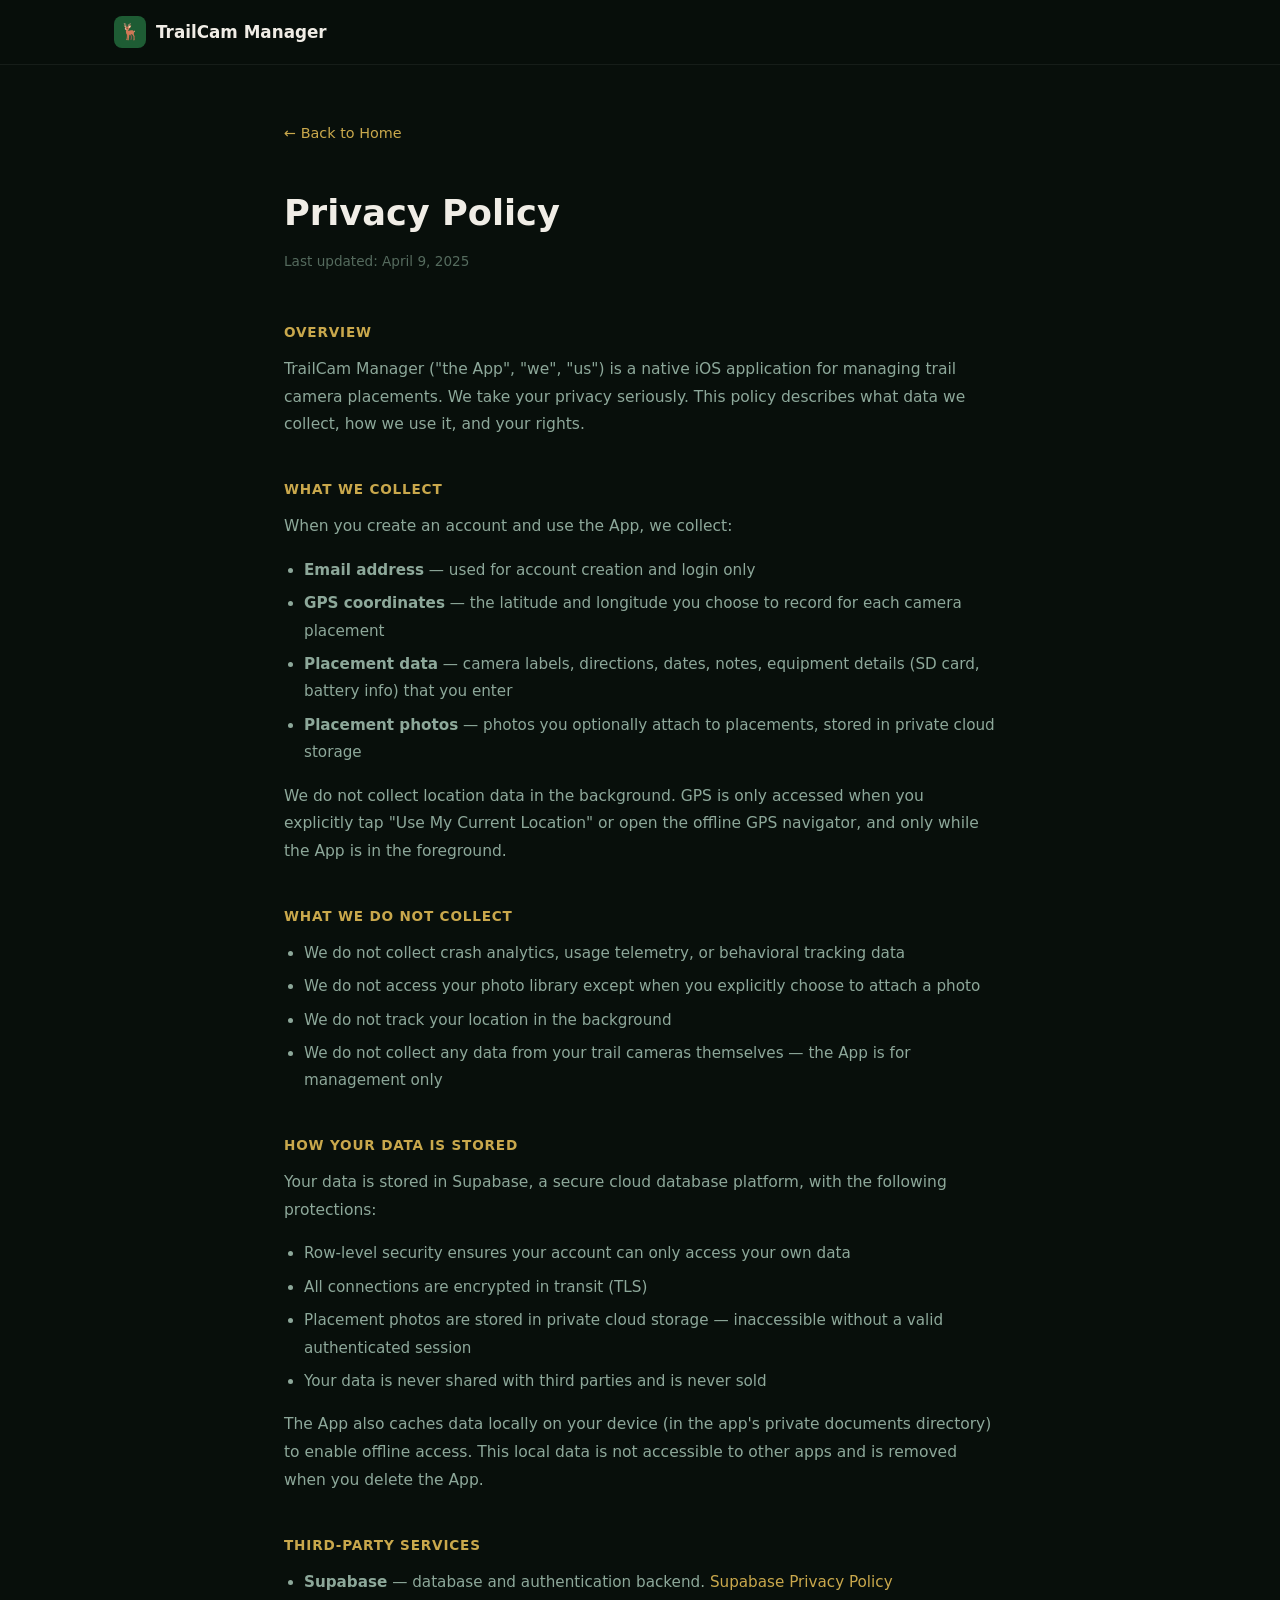
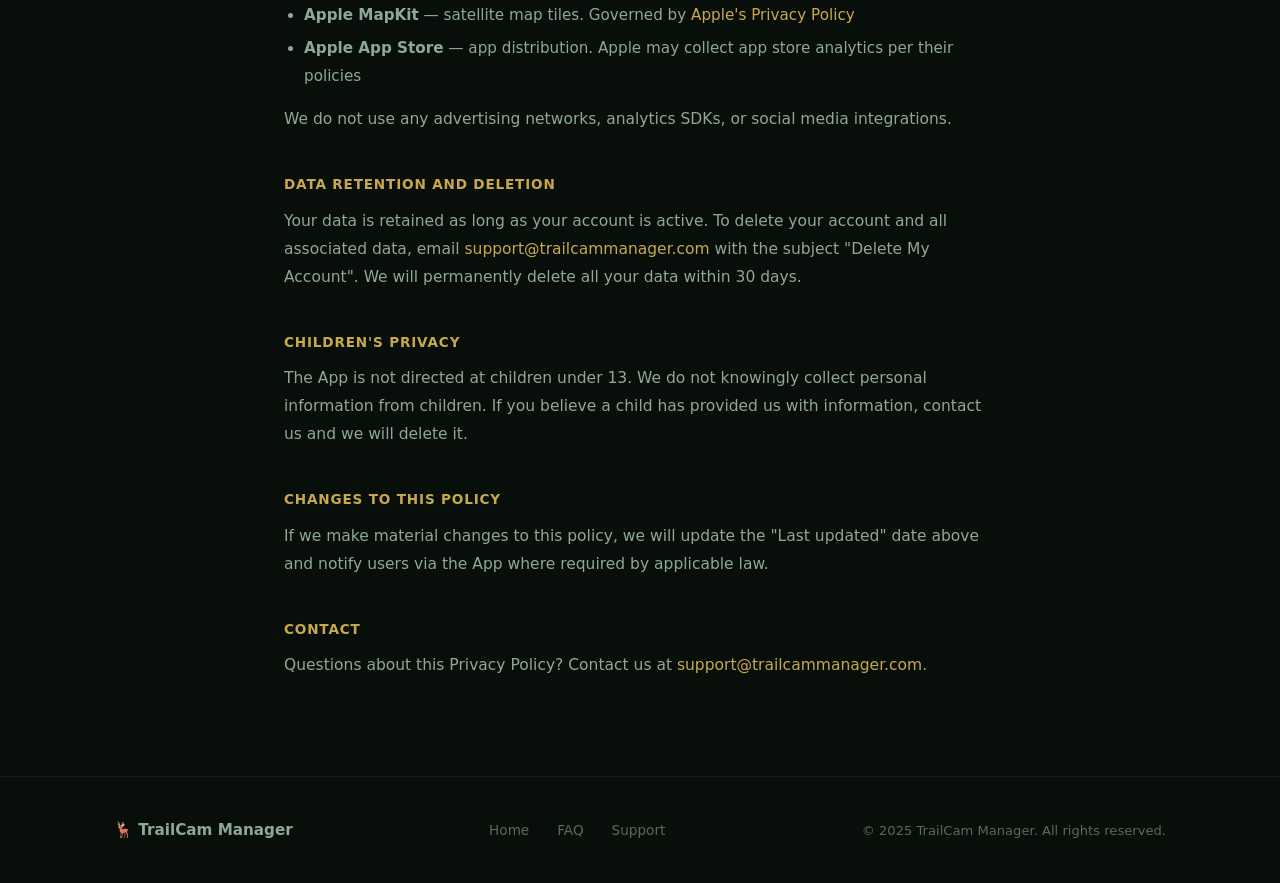
==== privacy.html @ 216c4973 "Initial TrailCam Manager marketing website - Full landing page: hero, features, how-it-works (5 step" ====
<!DOCTYPE html>
<html lang="en">
<head>
  <meta charset="UTF-8">
  <meta name="viewport" content="width=device-width, initial-scale=1.0">
  <title>Privacy Policy — TrailCam Manager</title>
  <meta name="description" content="Privacy Policy for the TrailCam Manager iOS app.">
  <link rel="stylesheet" href="css/style.css">
  <style>
    .policy { max-width: 760px; margin: 0 auto; padding: 120px 24px 80px; }
    .policy h1 { font-size: 2.2rem; font-weight: 800; color: var(--text); margin-bottom: 8px; }
    .policy .updated { font-size: 0.85rem; color: var(--text-dim); margin-bottom: 48px; }
    .policy h2 { font-size: 1.15rem; font-weight: 700; color: var(--gold); margin: 40px 0 12px; text-transform: uppercase; letter-spacing: 0.06em; font-size: 0.85rem; }
    .policy p { font-size: 0.97rem; color: var(--text-muted); line-height: 1.8; margin-bottom: 16px; }
    .policy ul { padding-left: 20px; margin-bottom: 16px; }
    .policy ul li { font-size: 0.95rem; color: var(--text-muted); line-height: 1.8; margin-bottom: 6px; }
    .policy a { color: var(--gold); }
    .policy-back { display: inline-flex; align-items: center; gap: 6px; color: var(--text-muted); font-size: 0.9rem; margin-bottom: 40px; transition: color 0.2s; }
    .policy-back:hover { color: var(--gold); }
  </style>
</head>
<body>
<nav class="nav scrolled">
  <div class="nav-inner">
    <a href="/" class="nav-logo">
      <div class="nav-logo-icon">🦌</div>
      TrailCam Manager
    </a>
  </div>
</nav>

<div class="policy">
  <a href="/" class="policy-back">← Back to Home</a>
  <h1>Privacy Policy</h1>
  <p class="updated">Last updated: April 9, 2025</p>

  <h2>Overview</h2>
  <p>TrailCam Manager ("the App", "we", "us") is a native iOS application for managing trail camera placements. We take your privacy seriously. This policy describes what data we collect, how we use it, and your rights.</p>

  <h2>What We Collect</h2>
  <p>When you create an account and use the App, we collect:</p>
  <ul>
    <li><strong>Email address</strong> — used for account creation and login only</li>
    <li><strong>GPS coordinates</strong> — the latitude and longitude you choose to record for each camera placement</li>
    <li><strong>Placement data</strong> — camera labels, directions, dates, notes, equipment details (SD card, battery info) that you enter</li>
    <li><strong>Placement photos</strong> — photos you optionally attach to placements, stored in private cloud storage</li>
  </ul>
  <p>We do not collect location data in the background. GPS is only accessed when you explicitly tap "Use My Current Location" or open the offline GPS navigator, and only while the App is in the foreground.</p>

  <h2>What We Do Not Collect</h2>
  <ul>
    <li>We do not collect crash analytics, usage telemetry, or behavioral tracking data</li>
    <li>We do not access your photo library except when you explicitly choose to attach a photo</li>
    <li>We do not track your location in the background</li>
    <li>We do not collect any data from your trail cameras themselves — the App is for management only</li>
  </ul>

  <h2>How Your Data Is Stored</h2>
  <p>Your data is stored in Supabase, a secure cloud database platform, with the following protections:</p>
  <ul>
    <li>Row-level security ensures your account can only access your own data</li>
    <li>All connections are encrypted in transit (TLS)</li>
    <li>Placement photos are stored in private cloud storage — inaccessible without a valid authenticated session</li>
    <li>Your data is never shared with third parties and is never sold</li>
  </ul>
  <p>The App also caches data locally on your device (in the app's private documents directory) to enable offline access. This local data is not accessible to other apps and is removed when you delete the App.</p>

  <h2>Third-Party Services</h2>
  <ul>
    <li><strong>Supabase</strong> — database and authentication backend. <a href="https://supabase.com/privacy" target="_blank" rel="noopener">Supabase Privacy Policy</a></li>
    <li><strong>Apple MapKit</strong> — satellite map tiles. Governed by <a href="https://www.apple.com/legal/privacy/" target="_blank" rel="noopener">Apple's Privacy Policy</a></li>
    <li><strong>Apple App Store</strong> — app distribution. Apple may collect app store analytics per their policies</li>
  </ul>
  <p>We do not use any advertising networks, analytics SDKs, or social media integrations.</p>

  <h2>Data Retention and Deletion</h2>
  <p>Your data is retained as long as your account is active. To delete your account and all associated data, email <a href="mailto:support@trailcammanager.com">support@trailcammanager.com</a> with the subject "Delete My Account". We will permanently delete all your data within 30 days.</p>

  <h2>Children's Privacy</h2>
  <p>The App is not directed at children under 13. We do not knowingly collect personal information from children. If you believe a child has provided us with information, contact us and we will delete it.</p>

  <h2>Changes to This Policy</h2>
  <p>If we make material changes to this policy, we will update the "Last updated" date above and notify users via the App where required by applicable law.</p>

  <h2>Contact</h2>
  <p>Questions about this Privacy Policy? Contact us at <a href="mailto:support@trailcammanager.com">support@trailcammanager.com</a>.</p>
</div>

<footer class="footer">
  <div class="container">
    <div class="footer-inner">
      <div class="footer-logo">🦌 TrailCam Manager</div>
      <ul class="footer-links">
        <li><a href="/">Home</a></li>
        <li><a href="/#faq">FAQ</a></li>
        <li><a href="/#support">Support</a></li>
      </ul>
      <div class="footer-copy">&copy; 2025 TrailCam Manager. All rights reserved.</div>
    </div>
  </div>
</footer>
</body>
</html>
---- css/style.css ----
/* ============================================================
   TrailCam Manager — Marketing Site
   Theme: Forest green #1e5c34 · Hunter gold #c9a84c
   ============================================================ */

:root {
  --green-dark:    #080f0b;
  --green-deep:    #0d2218;
  --green-primary: #1e5c34;
  --green-mid:     #2a7a47;
  --green-light:   #3aaa63;
  --gold:          #c9a84c;
  --gold-light:    #e0c870;
  --gold-dim:      #a88830;
  --text:          #f0ede6;
  --text-muted:    #8da89a;
  --text-dim:      #556b5e;
  --border:        rgba(201, 168, 76, 0.15);
  --card-bg:       #0f2318;
  --card-border:   rgba(255,255,255,0.06);
  --radius:        16px;
  --radius-sm:     10px;
}

*, *::before, *::after { box-sizing: border-box; margin: 0; padding: 0; }

html { scroll-behavior: smooth; }

body {
  font-family: -apple-system, BlinkMacSystemFont, 'Segoe UI', system-ui, sans-serif;
  background: var(--green-dark);
  color: var(--text);
  line-height: 1.6;
  overflow-x: hidden;
}

a { color: var(--gold); text-decoration: none; }
a:hover { color: var(--gold-light); }

img { max-width: 100%; display: block; }

/* ── Utilities ─────────────────────────────────────────── */
.container {
  max-width: 1100px;
  margin: 0 auto;
  padding: 0 24px;
}

.section-label {
  text-transform: uppercase;
  letter-spacing: 0.12em;
  font-size: 0.75rem;
  font-weight: 600;
  color: var(--gold);
  margin-bottom: 12px;
}

.section-title {
  font-size: clamp(1.75rem, 4vw, 2.75rem);
  font-weight: 700;
  line-height: 1.2;
  color: var(--text);
  margin-bottom: 16px;
}

.section-sub {
  font-size: 1.05rem;
  color: var(--text-muted);
  max-width: 600px;
  line-height: 1.7;
}

.btn-gold {
  display: inline-flex;
  align-items: center;
  gap: 8px;
  background: var(--gold);
  color: var(--green-dark);
  font-weight: 700;
  font-size: 0.95rem;
  padding: 12px 24px;
  border-radius: 50px;
  transition: background 0.2s, transform 0.15s;
  white-space: nowrap;
}
.btn-gold:hover { background: var(--gold-light); color: var(--green-dark); transform: translateY(-1px); }

.btn-outline {
  display: inline-flex;
  align-items: center;
  gap: 8px;
  border: 1.5px solid var(--gold);
  color: var(--gold);
  font-weight: 600;
  font-size: 0.95rem;
  padding: 11px 24px;
  border-radius: 50px;
  transition: background 0.2s, color 0.2s;
}
.btn-outline:hover { background: var(--gold); color: var(--green-dark); }

/* ── Nav ───────────────────────────────────────────────── */
.nav {
  position: fixed;
  top: 0; left: 0; right: 0;
  z-index: 100;
  padding: 16px 0;
  transition: background 0.3s, box-shadow 0.3s;
}
.nav.scrolled {
  background: rgba(8, 15, 11, 0.92);
  backdrop-filter: blur(12px);
  box-shadow: 0 1px 0 rgba(255,255,255,0.06);
}
.nav-inner {
  max-width: 1100px;
  margin: 0 auto;
  padding: 0 24px;
  display: flex;
  align-items: center;
  gap: 40px;
}
.nav-logo {
  display: flex;
  align-items: center;
  gap: 10px;
  font-weight: 700;
  font-size: 1.05rem;
  color: var(--text);
  flex-shrink: 0;
}
.nav-logo-icon {
  width: 32px; height: 32px;
  background: var(--green-primary);
  border-radius: 8px;
  display: flex; align-items: center; justify-content: center;
  font-size: 16px;
}
.nav-links {
  display: flex;
  gap: 32px;
  list-style: none;
  flex: 1;
}
.nav-links a {
  color: var(--text-muted);
  font-size: 0.9rem;
  font-weight: 500;
  transition: color 0.2s;
}
.nav-links a:hover { color: var(--text); }
.nav-cta { margin-left: auto; }

.nav-hamburger {
  display: none;
  flex-direction: column;
  gap: 5px;
  cursor: pointer;
  margin-left: auto;
  padding: 4px;
}
.nav-hamburger span {
  display: block;
  width: 24px; height: 2px;
  background: var(--text);
  border-radius: 2px;
  transition: 0.3s;
}

/* ── Hero ──────────────────────────────────────────────── */
.hero {
  min-height: 100vh;
  display: flex;
  align-items: center;
  padding: 120px 0 80px;
  position: relative;
  overflow: hidden;
}
.hero::before {
  content: '';
  position: absolute;
  inset: 0;
  background:
    radial-gradient(ellipse 80% 60% at 70% 50%, rgba(30, 92, 52, 0.35) 0%, transparent 70%),
    radial-gradient(ellipse 50% 80% at 10% 80%, rgba(13, 34, 24, 0.8) 0%, transparent 60%);
  pointer-events: none;
}
.hero-inner {
  max-width: 1100px;
  margin: 0 auto;
  padding: 0 24px;
  display: grid;
  grid-template-columns: 1fr 1fr;
  gap: 60px;
  align-items: center;
  position: relative;
}
.hero-badge {
  display: inline-flex;
  align-items: center;
  gap: 6px;
  background: rgba(201, 168, 76, 0.12);
  border: 1px solid rgba(201, 168, 76, 0.3);
  color: var(--gold);
  font-size: 0.78rem;
  font-weight: 600;
  letter-spacing: 0.08em;
  text-transform: uppercase;
  padding: 6px 14px;
  border-radius: 50px;
  margin-bottom: 24px;
}
.hero-badge::before { content: '●'; font-size: 0.5rem; color: var(--gold-light); }

.hero h1 {
  font-size: clamp(2.2rem, 5vw, 3.8rem);
  font-weight: 800;
  line-height: 1.1;
  color: var(--text);
  margin-bottom: 20px;
  letter-spacing: -0.02em;
}
.hero h1 em {
  font-style: normal;
  color: var(--gold);
}
.hero-sub {
  font-size: 1.1rem;
  color: var(--text-muted);
  line-height: 1.75;
  margin-bottom: 36px;
  max-width: 480px;
}
.hero-actions {
  display: flex;
  gap: 14px;
  align-items: center;
  flex-wrap: wrap;
}
.hero-appstore {
  display: inline-flex;
  align-items: center;
  gap: 10px;
  background: var(--text);
  color: var(--green-dark);
  font-weight: 700;
  font-size: 0.9rem;
  padding: 12px 22px;
  border-radius: 14px;
  transition: opacity 0.2s, transform 0.15s;
  line-height: 1.2;
}
.hero-appstore:hover { color: var(--green-dark); opacity: 0.9; transform: translateY(-1px); }
.hero-appstore svg { width: 20px; height: 20px; flex-shrink: 0; }
.hero-appstore-text { display: flex; flex-direction: column; }
.hero-appstore-text small { font-size: 0.65rem; font-weight: 400; opacity: 0.7; letter-spacing: 0.02em; }

.hero-note { font-size: 0.82rem; color: var(--text-dim); }

/* Phone Mockup */
.phone-wrap {
  display: flex;
  justify-content: center;
  align-items: center;
  position: relative;
}
.phone-glow {
  position: absolute;
  width: 300px; height: 300px;
  background: radial-gradient(circle, rgba(30,92,52,0.4) 0%, transparent 70%);
  border-radius: 50%;
}
.phone {
  width: 270px;
  height: 560px;
  background: #0a1505;
  border-radius: 44px;
  border: 2.5px solid rgba(201, 168, 76, 0.5);
  position: relative;
  overflow: hidden;
  box-shadow:
    0 40px 100px rgba(0,0,0,0.7),
    0 0 0 8px rgba(13, 34, 24, 0.9),
    inset 0 0 0 1px rgba(255,255,255,0.05);
  z-index: 1;
}
.phone-notch {
  width: 100px; height: 28px;
  background: #0a1505;
  border-radius: 0 0 20px 20px;
  position: absolute;
  top: 0; left: 50%; transform: translateX(-50%);
  z-index: 10;
  border-bottom: 1.5px solid rgba(201,168,76,0.2);
}
.phone-screen {
  position: absolute;
  inset: 0;
  background: var(--green-deep);
  display: flex;
  flex-direction: column;
}
.phone-status {
  height: 40px;
  background: #080f0b;
  display: flex;
  align-items: flex-end;
  justify-content: space-between;
  padding: 0 18px 6px;
  font-size: 0.6rem;
  color: var(--text-muted);
  font-weight: 600;
}
.phone-map-area {
  flex: 1;
  background: #0d1f0f;
  position: relative;
  overflow: hidden;
}
/* Fake satellite map grid */
.phone-map-area::before {
  content: '';
  position: absolute;
  inset: 0;
  background:
    repeating-linear-gradient(0deg, rgba(255,255,255,0.02) 0, rgba(255,255,255,0.02) 1px, transparent 1px, transparent 40px),
    repeating-linear-gradient(90deg, rgba(255,255,255,0.02) 0, rgba(255,255,255,0.02) 1px, transparent 1px, transparent 40px);
}
/* Tree patches */
.phone-map-area::after {
  content: '';
  position: absolute;
  inset: 0;
  background:
    radial-gradient(ellipse 70px 50px at 30% 35%, rgba(20,60,25,0.8) 0%, transparent 100%),
    radial-gradient(ellipse 90px 60px at 75% 25%, rgba(15,50,20,0.7) 0%, transparent 100%),
    radial-gradient(ellipse 60px 80px at 60% 65%, rgba(18,55,22,0.8) 0%, transparent 100%),
    radial-gradient(ellipse 80px 40px at 20% 70%, rgba(12,45,18,0.6) 0%, transparent 100%);
}
/* Camera pins */
.phone-pin {
  position: absolute;
  width: 20px; height: 20px;
  border-radius: 50%;
  border: 2px solid;
  display: flex; align-items: center; justify-content: center;
  font-size: 8px;
  z-index: 5;
}
.phone-pin.active {
  background: rgba(58, 170, 99, 0.2);
  border-color: #3aaa63;
  color: #3aaa63;
  box-shadow: 0 0 8px rgba(58,170,99,0.5);
}
.phone-pin.pulled {
  background: rgba(100,100,100,0.2);
  border-color: #556b5e;
  color: #556b5e;
}
.phone-tab-bar {
  height: 72px;
  background: #080f0b;
  border-top: 1px solid rgba(255,255,255,0.06);
  display: flex;
  align-items: center;
  justify-content: space-around;
  padding: 0 10px 10px;
}
.phone-tab {
  display: flex;
  flex-direction: column;
  align-items: center;
  gap: 3px;
  font-size: 0.45rem;
  color: var(--text-dim);
}
.phone-tab.active { color: var(--gold); }
.phone-tab-icon { font-size: 1.2rem; }

/* ── Photo Strip ───────────────────────────────────────── */
.photo-strip {
  padding: 0;
  display: grid;
  grid-template-columns: repeat(3, 1fr);
  gap: 3px;
  position: relative;
}
.photo-strip-item {
  aspect-ratio: 4/3;
  overflow: hidden;
  position: relative;
}
.photo-strip-item img {
  width: 100%; height: 100%;
  object-fit: cover;
  filter: brightness(0.75) saturate(0.85);
  transition: transform 0.5s, filter 0.3s;
}
.photo-strip-item:hover img { transform: scale(1.03); filter: brightness(0.9) saturate(1); }
/* Placeholder for when no photo loaded */
.photo-placeholder {
  width: 100%; height: 100%;
  background:
    radial-gradient(ellipse 80% 60% at 40% 60%, rgba(20,60,25,0.9) 0%, rgba(8,15,11,0.95) 100%);
  display: flex;
  align-items: center;
  justify-content: center;
  color: var(--text-dim);
  font-size: 2.5rem;
}
.photo-overlay {
  position: absolute;
  bottom: 0; left: 0; right: 0;
  padding: 28px 20px 16px;
  background: linear-gradient(to top, rgba(8,15,11,0.85) 0%, transparent 100%);
}
.photo-caption {
  font-size: 0.78rem;
  color: var(--gold);
  font-weight: 600;
  text-transform: uppercase;
  letter-spacing: 0.08em;
}
.photo-sub {
  font-size: 0.72rem;
  color: rgba(255,255,255,0.5);
  margin-top: 2px;
}
.photo-strip-label {
  position: absolute;
  top: 0; left: 0; right: 0; bottom: 0;
  pointer-events: none;
}

/* ── Features ──────────────────────────────────────────── */
.features {
  padding: 100px 0;
  background: var(--green-deep);
}
.features-grid {
  display: grid;
  grid-template-columns: repeat(2, 1fr);
  gap: 20px;
  margin-top: 56px;
}
.feature-card {
  background: var(--card-bg);
  border: 1px solid var(--card-border);
  border-radius: var(--radius);
  padding: 32px;
  transition: border-color 0.3s, transform 0.2s;
}
.feature-card:hover {
  border-color: rgba(201, 168, 76, 0.25);
  transform: translateY(-2px);
}
.feature-icon {
  width: 52px; height: 52px;
  border-radius: 14px;
  background: rgba(30, 92, 52, 0.4);
  border: 1px solid rgba(30, 92, 52, 0.6);
  display: flex; align-items: center; justify-content: center;
  font-size: 1.5rem;
  margin-bottom: 20px;
}
.feature-card h3 {
  font-size: 1.15rem;
  font-weight: 700;
  color: var(--text);
  margin-bottom: 10px;
}
.feature-card p {
  font-size: 0.92rem;
  color: var(--text-muted);
  line-height: 1.7;
}
.feature-tag {
  display: inline-block;
  margin-top: 16px;
  font-size: 0.72rem;
  font-weight: 600;
  color: var(--gold);
  text-transform: uppercase;
  letter-spacing: 0.08em;
}

/* ── How It Works ──────────────────────────────────────── */
.how {
  padding: 100px 0;
}
.how-steps {
  margin-top: 64px;
  display: flex;
  flex-direction: column;
  gap: 80px;
}
.how-step {
  display: grid;
  grid-template-columns: 1fr 1fr;
  gap: 60px;
  align-items: center;
}
.how-step.reverse { direction: rtl; }
.how-step.reverse > * { direction: ltr; }

.how-step-num {
  font-size: 5rem;
  font-weight: 900;
  color: rgba(201, 168, 76, 0.12);
  line-height: 1;
  margin-bottom: 8px;
  font-variant-numeric: tabular-nums;
}
.how-step h3 {
  font-size: 1.4rem;
  font-weight: 700;
  color: var(--text);
  margin-bottom: 12px;
}
.how-step p {
  font-size: 0.95rem;
  color: var(--text-muted);
  line-height: 1.75;
}
.how-step ul {
  margin-top: 16px;
  padding-left: 0;
  list-style: none;
  display: flex;
  flex-direction: column;
  gap: 8px;
}
.how-step ul li {
  font-size: 0.9rem;
  color: var(--text-muted);
  padding-left: 20px;
  position: relative;
}
.how-step ul li::before {
  content: '→';
  position: absolute;
  left: 0;
  color: var(--gold);
  font-size: 0.85rem;
}

/* Screenshot Frame */
.screenshot-frame {
  background: var(--card-bg);
  border: 1px solid var(--card-border);
  border-radius: var(--radius);
  overflow: hidden;
  box-shadow: 0 20px 60px rgba(0,0,0,0.4);
}
.screenshot-bar {
  height: 36px;
  background: #0a1505;
  display: flex;
  align-items: center;
  padding: 0 14px;
  gap: 6px;
  border-bottom: 1px solid rgba(255,255,255,0.05);
}
.screenshot-dot {
  width: 9px; height: 9px;
  border-radius: 50%;
  background: rgba(255,255,255,0.12);
}
.screenshot-title {
  flex: 1;
  text-align: center;
  font-size: 0.72rem;
  font-weight: 600;
  color: var(--text-muted);
}
.screenshot-body {
  padding: 24px;
  min-height: 220px;
  position: relative;
}
/* Placeholder screen styles */
.screen-map {
  background: #0d1f0f;
  border-radius: var(--radius-sm);
  height: 200px;
  position: relative;
  overflow: hidden;
}
.screen-map::before {
  content: '';
  position: absolute; inset: 0;
  background:
    radial-gradient(ellipse 100px 70px at 25% 40%, rgba(20,60,25,0.9) 0%, transparent 100%),
    radial-gradient(ellipse 140px 80px at 75% 30%, rgba(15,50,20,0.8) 0%, transparent 100%),
    radial-gradient(ellipse 80px 100px at 60% 70%, rgba(18,55,22,0.85) 0%, transparent 100%),
    radial-gradient(ellipse 120px 60px at 15% 75%, rgba(12,45,18,0.7) 0%, transparent 100%),
    repeating-linear-gradient(0deg, rgba(255,255,255,0.015) 0,rgba(255,255,255,0.015) 1px,transparent 1px,transparent 30px),
    repeating-linear-gradient(90deg,rgba(255,255,255,0.015) 0,rgba(255,255,255,0.015) 1px,transparent 1px,transparent 30px);
}
.map-pin-demo {
  position: absolute;
  width: 16px; height: 16px;
  border-radius: 50%;
  background: rgba(58,170,99,0.2);
  border: 2px solid #3aaa63;
  box-shadow: 0 0 8px rgba(58,170,99,0.6);
  z-index: 2;
}
.screen-list {
  display: flex;
  flex-direction: column;
  gap: 10px;
}
.screen-list-item {
  height: 52px;
  background: rgba(255,255,255,0.03);
  border: 1px solid rgba(255,255,255,0.06);
  border-radius: 10px;
  display: flex;
  align-items: center;
  padding: 0 14px;
  gap: 12px;
}
.screen-list-dot {
  width: 8px; height: 8px;
  border-radius: 50%;
}
.screen-list-dot.active { background: #3aaa63; box-shadow: 0 0 6px rgba(58,170,99,0.5); }
.screen-list-dot.dim { background: #556b5e; }
.screen-list-lines { flex: 1; }
.screen-list-line {
  height: 6px;
  border-radius: 3px;
  background: rgba(255,255,255,0.1);
  margin-bottom: 5px;
}
.screen-list-line.short { width: 55%; }
.screen-compass {
  display: flex;
  align-items: center;
  justify-content: center;
  height: 200px;
  flex-direction: column;
  gap: 12px;
}
.compass-ring {
  width: 140px; height: 140px;
  border-radius: 50%;
  border: 2px solid rgba(201,168,76,0.2);
  display: flex; align-items: center; justify-content: center;
  position: relative;
}
.compass-arrow {
  width: 0;
  height: 0;
  border-left: 10px solid transparent;
  border-right: 10px solid transparent;
  border-bottom: 60px solid var(--gold);
  position: absolute;
  top: 20px;
  filter: drop-shadow(0 0 10px rgba(201,168,76,0.6));
}
.compass-label {
  font-size: 0.75rem;
  color: var(--text-muted);
  font-weight: 600;
}
.screen-history {
  display: flex;
  flex-direction: column;
  gap: 8px;
}
.screen-history-card {
  background: rgba(255,255,255,0.03);
  border: 1px solid rgba(255,255,255,0.06);
  border-radius: 10px;
  padding: 12px 14px;
}
.screen-history-bar {
  display: flex;
  align-items: center;
  gap: 8px;
  margin-bottom: 6px;
}
.screen-history-label {
  height: 7px;
  border-radius: 3px;
  background: rgba(201,168,76,0.25);
}
.screen-history-fill {
  height: 4px;
  border-radius: 2px;
  background: var(--gold);
  opacity: 0.6;
  margin-top: 2px;
}
.screen-equip {
  display: flex;
  flex-direction: column;
  gap: 8px;
}
.screen-equip-row {
  height: 40px;
  background: rgba(255,255,255,0.03);
  border: 1px solid rgba(255,255,255,0.06);
  border-radius: 10px;
  display: flex;
  align-items: center;
  padding: 0 14px;
  gap: 10px;
}
.screen-equip-icon {
  font-size: 0.95rem;
  width: 20px;
  text-align: center;
}
.screen-equip-line {
  height: 6px;
  border-radius: 3px;
  background: rgba(255,255,255,0.1);
  flex: 1;
}
.screen-equip-row.warn .screen-equip-line { background: rgba(255, 165, 0, 0.25); }
.screen-equip-badge {
  font-size: 0.6rem;
  font-weight: 700;
  color: #ffa500;
  background: rgba(255,165,0,0.15);
  border: 1px solid rgba(255,165,0,0.3);
  padding: 2px 6px;
  border-radius: 50px;
  flex-shrink: 0;
}

/* ── FAQ ───────────────────────────────────────────────── */
.faq {
  padding: 100px 0;
  background: var(--green-deep);
}
.faq-list {
  margin-top: 56px;
  display: flex;
  flex-direction: column;
  gap: 2px;
}
.faq-item {
  border: 1px solid rgba(255,255,255,0.06);
  border-radius: var(--radius-sm);
  overflow: hidden;
  background: var(--card-bg);
  transition: border-color 0.2s;
}
.faq-item.open { border-color: rgba(201,168,76,0.2); }
.faq-q {
  width: 100%;
  background: none;
  border: none;
  cursor: pointer;
  text-align: left;
  padding: 22px 24px;
  display: flex;
  justify-content: space-between;
  align-items: center;
  gap: 16px;
  font-size: 1rem;
  font-weight: 600;
  color: var(--text);
  font-family: inherit;
  transition: color 0.2s;
}
.faq-q:hover { color: var(--gold); }
.faq-chevron {
  width: 20px; height: 20px;
  flex-shrink: 0;
  color: var(--gold);
  transition: transform 0.3s;
}
.faq-item.open .faq-chevron { transform: rotate(180deg); }
.faq-a {
  max-height: 0;
  overflow: hidden;
  transition: max-height 0.35s ease, padding 0.2s;
  padding: 0 24px;
}
.faq-item.open .faq-a {
  max-height: 300px;
  padding: 0 24px 22px;
}
.faq-a p {
  font-size: 0.95rem;
  color: var(--text-muted);
  line-height: 1.75;
}

/* ── Support ───────────────────────────────────────────── */
.support {
  padding: 100px 0;
}
.support-grid {
  display: grid;
  grid-template-columns: 1fr 1fr;
  gap: 40px;
  margin-top: 56px;
}
.support-card {
  background: var(--card-bg);
  border: 1px solid var(--card-border);
  border-radius: var(--radius);
  padding: 36px;
}
.support-card h3 {
  font-size: 1.2rem;
  font-weight: 700;
  color: var(--text);
  margin-bottom: 10px;
}
.support-card p {
  font-size: 0.92rem;
  color: var(--text-muted);
  margin-bottom: 28px;
  line-height: 1.7;
}

/* Form */
.form-field {
  margin-bottom: 18px;
}
.form-field label {
  display: block;
  font-size: 0.82rem;
  font-weight: 600;
  color: var(--text-muted);
  margin-bottom: 6px;
  text-transform: uppercase;
  letter-spacing: 0.06em;
}
.form-field input,
.form-field select,
.form-field textarea {
  width: 100%;
  background: rgba(255,255,255,0.04);
  border: 1px solid rgba(255,255,255,0.1);
  border-radius: var(--radius-sm);
  padding: 12px 16px;
  font-size: 0.95rem;
  color: var(--text);
  font-family: inherit;
  transition: border-color 0.2s;
  outline: none;
}
.form-field input::placeholder,
.form-field textarea::placeholder { color: var(--text-dim); }
.form-field input:focus,
.form-field select:focus,
.form-field textarea:focus { border-color: rgba(201,168,76,0.4); }
.form-field select { appearance: none; cursor: pointer; }
.form-field select option { background: #0f2318; }
.form-field textarea { resize: vertical; min-height: 100px; }
.form-submit {
  width: 100%;
  background: var(--gold);
  color: var(--green-dark);
  font-weight: 700;
  font-size: 1rem;
  padding: 14px;
  border: none;
  border-radius: var(--radius-sm);
  cursor: pointer;
  font-family: inherit;
  transition: background 0.2s, transform 0.15s;
}
.form-submit:hover { background: var(--gold-light); transform: translateY(-1px); }

.support-links {
  display: flex;
  flex-direction: column;
  gap: 12px;
}
.support-link {
  display: flex;
  align-items: center;
  gap: 16px;
  padding: 18px 20px;
  background: rgba(255,255,255,0.03);
  border: 1px solid rgba(255,255,255,0.06);
  border-radius: var(--radius-sm);
  color: var(--text);
  font-weight: 500;
  transition: border-color 0.2s, background 0.2s;
}
.support-link:hover {
  border-color: rgba(201,168,76,0.25);
  background: rgba(201,168,76,0.05);
  color: var(--text);
}
.support-link-icon {
  font-size: 1.5rem;
  width: 40px;
  text-align: center;
  flex-shrink: 0;
}
.support-link-text strong { display: block; font-size: 0.95rem; }
.support-link-text span { font-size: 0.82rem; color: var(--text-muted); }

/* ── Footer ────────────────────────────────────────────── */
.footer {
  border-top: 1px solid rgba(255,255,255,0.06);
  padding: 40px 0;
}
.footer-inner {
  display: flex;
  align-items: center;
  justify-content: space-between;
  gap: 24px;
  flex-wrap: wrap;
}
.footer-logo {
  font-size: 0.95rem;
  font-weight: 700;
  color: var(--text-muted);
}
.footer-links {
  display: flex;
  gap: 28px;
  list-style: none;
}
.footer-links a {
  font-size: 0.85rem;
  color: var(--text-dim);
  transition: color 0.2s;
}
.footer-links a:hover { color: var(--gold); }
.footer-copy {
  font-size: 0.82rem;
  color: var(--text-dim);
}

/* ── Scroll animation ──────────────────────────────────── */
.reveal {
  opacity: 0;
  transform: translateY(24px);
  transition: opacity 0.6s ease, transform 0.6s ease;
}
.reveal.visible {
  opacity: 1;
  transform: none;
}

/* ── Responsive ────────────────────────────────────────── */
@media (max-width: 768px) {
  .nav-links, .nav-cta { display: none; }
  .nav-hamburger { display: flex; }
  .nav-links.open {
    display: flex;
    flex-direction: column;
    position: fixed;
    top: 0; left: 0; right: 0; bottom: 0;
    background: rgba(8,15,11,0.97);
    justify-content: center;
    align-items: center;
    gap: 32px;
    z-index: 99;
  }
  .nav-links.open a { font-size: 1.3rem; color: var(--text); }
  .nav-links.open + .nav-cta { display: block; }

  .hero-inner { grid-template-columns: 1fr; }
  .phone-wrap { display: none; }
  .hero { min-height: auto; padding: 100px 0 60px; }

  .photo-strip { grid-template-columns: 1fr; }
  .photo-strip-item { aspect-ratio: 16/9; }

  .features-grid { grid-template-columns: 1fr; }

  .how-step { grid-template-columns: 1fr; gap: 32px; }
  .how-step.reverse { direction: ltr; }

  .support-grid { grid-template-columns: 1fr; }

  .footer-inner { flex-direction: column; align-items: flex-start; gap: 16px; }
}

@media (max-width: 480px) {
  .hero h1 { font-size: 2rem; }
  .section-title { font-size: 1.6rem; }
}
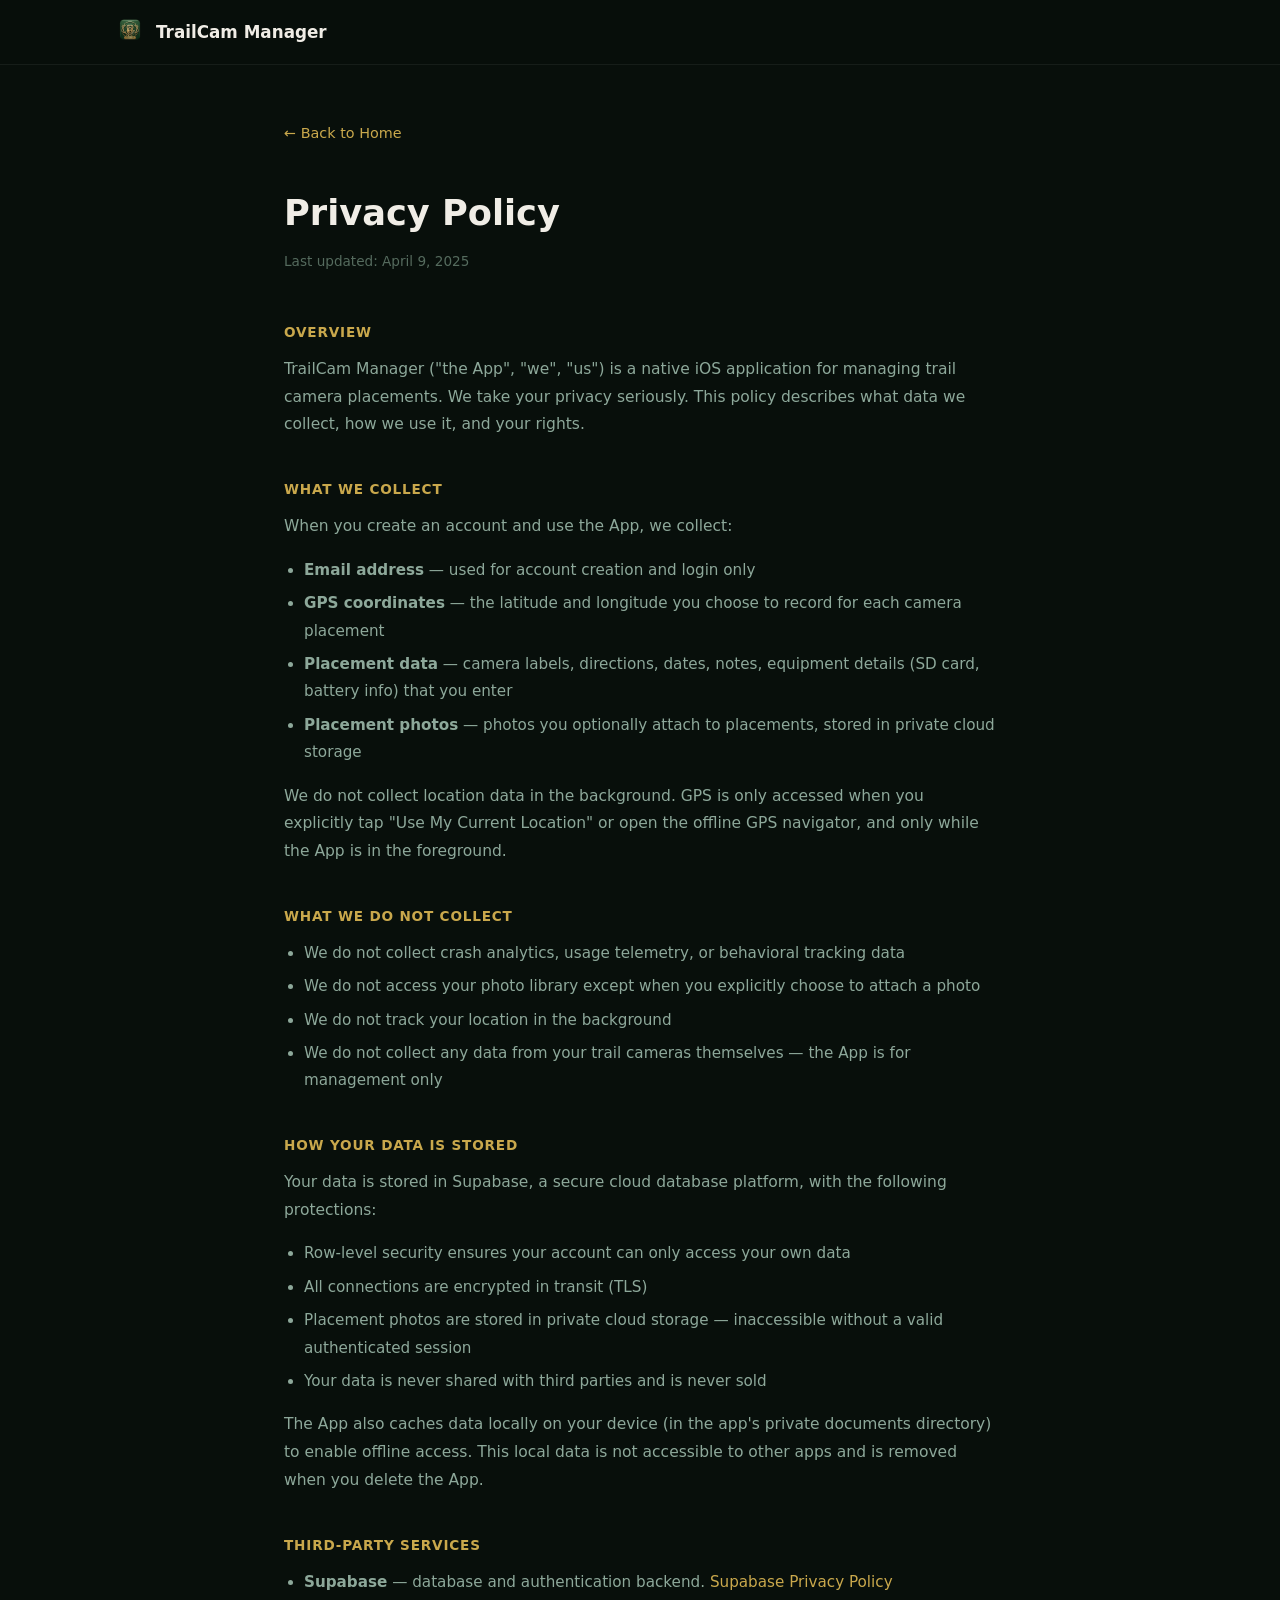
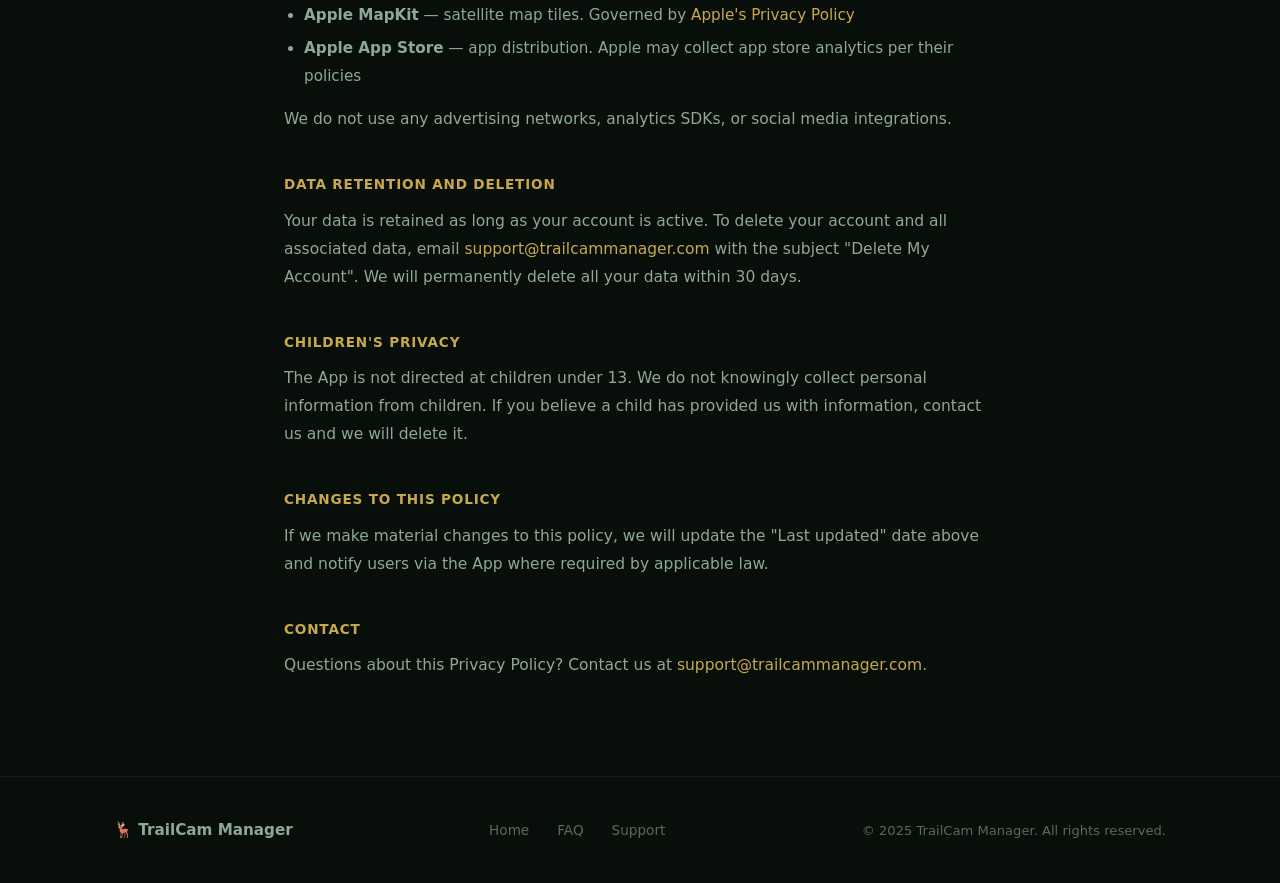
==== commit b818158c: "Replace deer emoji with real app icon in nav and footer Co-Authored-By: Claude Sonnet 4.6 <noreply@a" ====
--- a/privacy.html
+++ b/privacy.html
@@ -23,7 +23,7 @@
 <nav class="nav scrolled">
   <div class="nav-inner">
     <a href="/" class="nav-logo">
-      <div class="nav-logo-icon">🦌</div>
+      <img src="assets/images/app-icon.png" width="32" height="32" style="border-radius:8px; object-fit:cover; flex-shrink:0;" alt="TrailCam Manager">
       TrailCam Manager
     </a>
   </div>
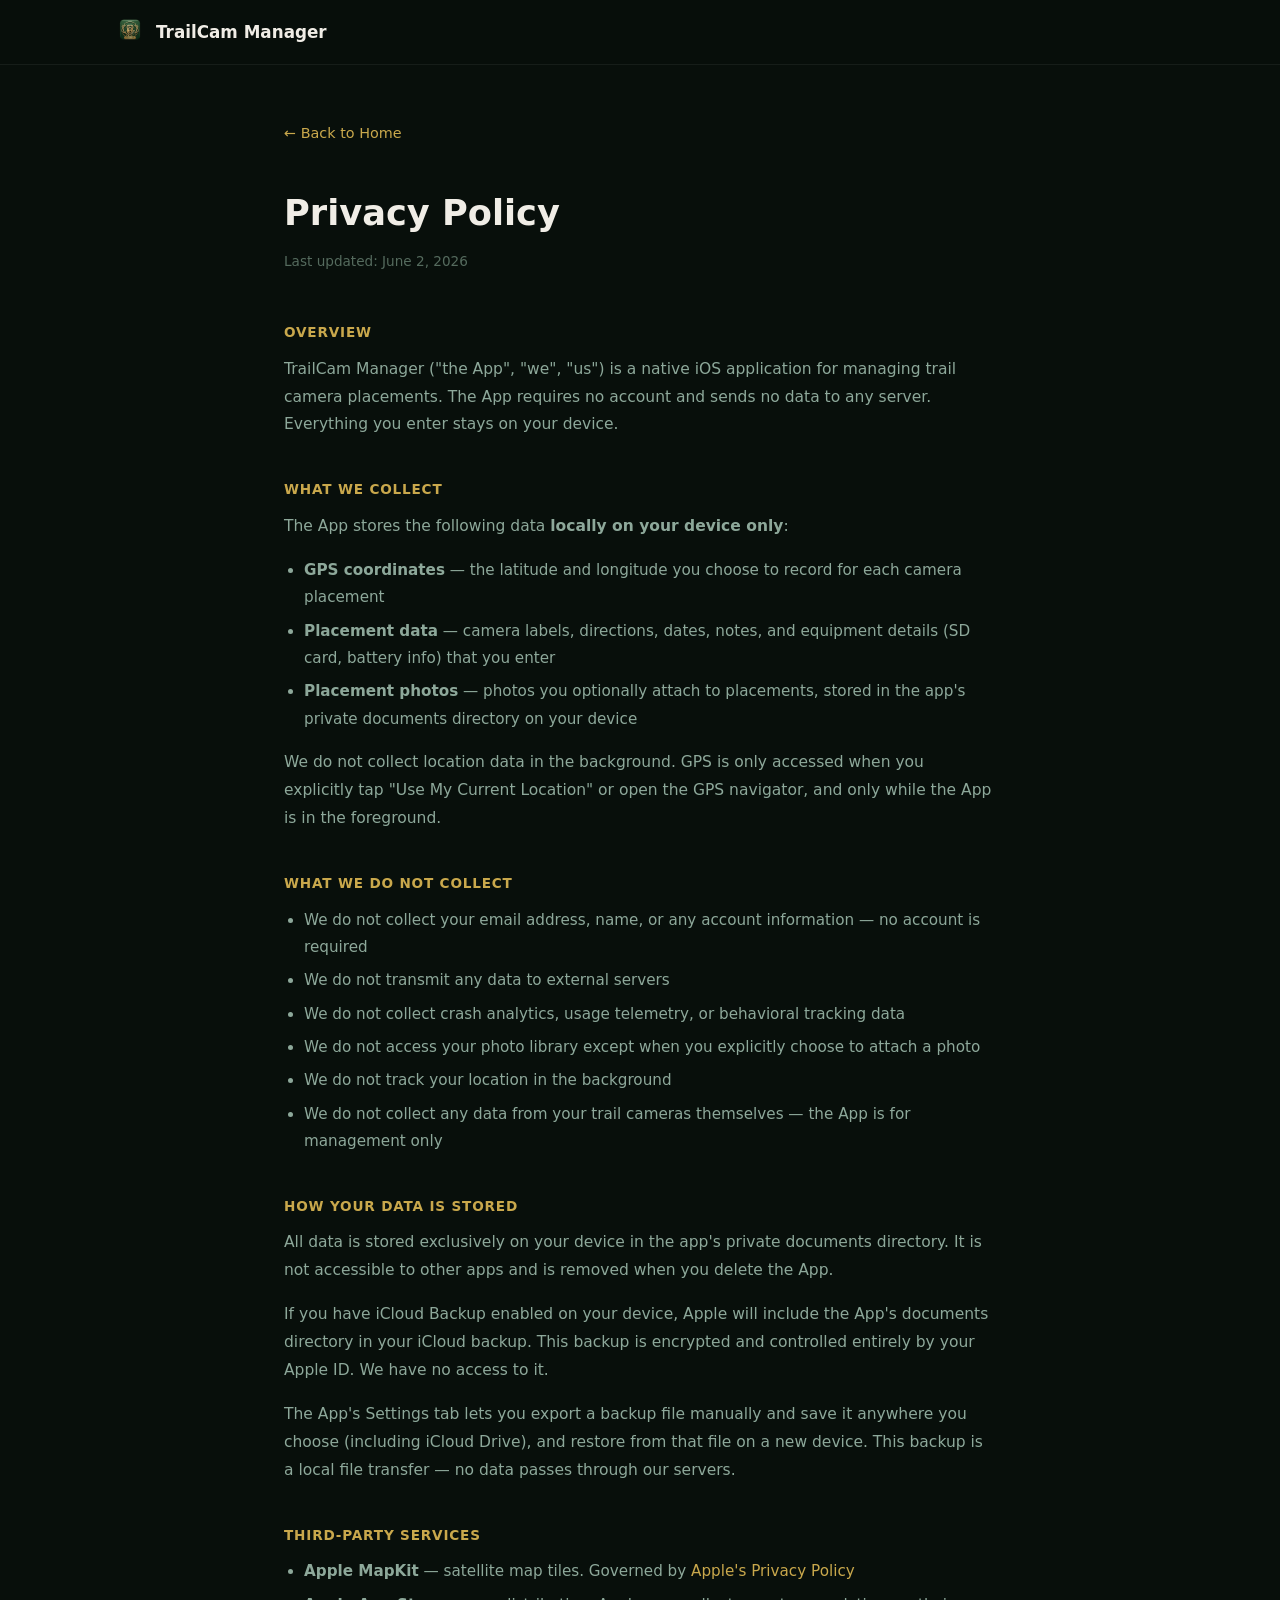
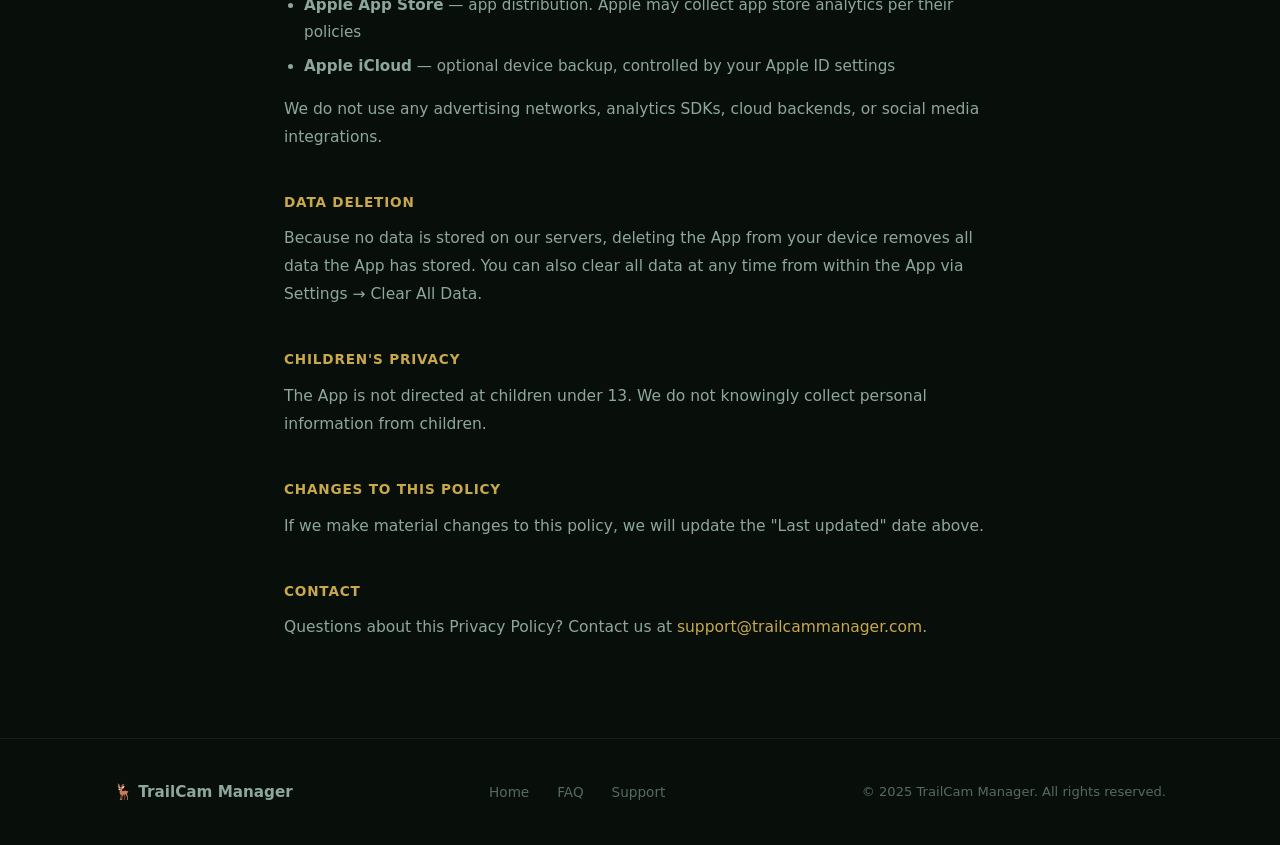
==== commit c294b58f: "Update privacy policy for v1.2 local-only storage Remove references to email address, user accounts," ====
--- a/privacy.html
+++ b/privacy.html
@@ -32,23 +32,24 @@
 <div class="policy">
   <a href="/" class="policy-back">← Back to Home</a>
   <h1>Privacy Policy</h1>
-  <p class="updated">Last updated: April 9, 2025</p>
+  <p class="updated">Last updated: June 2, 2026</p>
 
   <h2>Overview</h2>
-  <p>TrailCam Manager ("the App", "we", "us") is a native iOS application for managing trail camera placements. We take your privacy seriously. This policy describes what data we collect, how we use it, and your rights.</p>
+  <p>TrailCam Manager ("the App", "we", "us") is a native iOS application for managing trail camera placements. The App requires no account and sends no data to any server. Everything you enter stays on your device.</p>
 
   <h2>What We Collect</h2>
-  <p>When you create an account and use the App, we collect:</p>
+  <p>The App stores the following data <strong>locally on your device only</strong>:</p>
   <ul>
-    <li><strong>Email address</strong> — used for account creation and login only</li>
     <li><strong>GPS coordinates</strong> — the latitude and longitude you choose to record for each camera placement</li>
-    <li><strong>Placement data</strong> — camera labels, directions, dates, notes, equipment details (SD card, battery info) that you enter</li>
-    <li><strong>Placement photos</strong> — photos you optionally attach to placements, stored in private cloud storage</li>
+    <li><strong>Placement data</strong> — camera labels, directions, dates, notes, and equipment details (SD card, battery info) that you enter</li>
+    <li><strong>Placement photos</strong> — photos you optionally attach to placements, stored in the app's private documents directory on your device</li>
   </ul>
-  <p>We do not collect location data in the background. GPS is only accessed when you explicitly tap "Use My Current Location" or open the offline GPS navigator, and only while the App is in the foreground.</p>
+  <p>We do not collect location data in the background. GPS is only accessed when you explicitly tap "Use My Current Location" or open the GPS navigator, and only while the App is in the foreground.</p>
 
   <h2>What We Do Not Collect</h2>
   <ul>
+    <li>We do not collect your email address, name, or any account information — no account is required</li>
+    <li>We do not transmit any data to external servers</li>
     <li>We do not collect crash analytics, usage telemetry, or behavioral tracking data</li>
     <li>We do not access your photo library except when you explicitly choose to attach a photo</li>
     <li>We do not track your location in the background</li>
@@ -56,31 +57,26 @@
   </ul>
 
   <h2>How Your Data Is Stored</h2>
-  <p>Your data is stored in Supabase, a secure cloud database platform, with the following protections:</p>
-  <ul>
-    <li>Row-level security ensures your account can only access your own data</li>
-    <li>All connections are encrypted in transit (TLS)</li>
-    <li>Placement photos are stored in private cloud storage — inaccessible without a valid authenticated session</li>
-    <li>Your data is never shared with third parties and is never sold</li>
-  </ul>
-  <p>The App also caches data locally on your device (in the app's private documents directory) to enable offline access. This local data is not accessible to other apps and is removed when you delete the App.</p>
+  <p>All data is stored exclusively on your device in the app's private documents directory. It is not accessible to other apps and is removed when you delete the App.</p>
+  <p>If you have iCloud Backup enabled on your device, Apple will include the App's documents directory in your iCloud backup. This backup is encrypted and controlled entirely by your Apple ID. We have no access to it.</p>
+  <p>The App's Settings tab lets you export a backup file manually and save it anywhere you choose (including iCloud Drive), and restore from that file on a new device. This backup is a local file transfer — no data passes through our servers.</p>
 
   <h2>Third-Party Services</h2>
   <ul>
-    <li><strong>Supabase</strong> — database and authentication backend. <a href="https://supabase.com/privacy" target="_blank" rel="noopener">Supabase Privacy Policy</a></li>
     <li><strong>Apple MapKit</strong> — satellite map tiles. Governed by <a href="https://www.apple.com/legal/privacy/" target="_blank" rel="noopener">Apple's Privacy Policy</a></li>
     <li><strong>Apple App Store</strong> — app distribution. Apple may collect app store analytics per their policies</li>
+    <li><strong>Apple iCloud</strong> — optional device backup, controlled by your Apple ID settings</li>
   </ul>
-  <p>We do not use any advertising networks, analytics SDKs, or social media integrations.</p>
+  <p>We do not use any advertising networks, analytics SDKs, cloud backends, or social media integrations.</p>
 
-  <h2>Data Retention and Deletion</h2>
-  <p>Your data is retained as long as your account is active. To delete your account and all associated data, email <a href="mailto:support@trailcammanager.com">support@trailcammanager.com</a> with the subject "Delete My Account". We will permanently delete all your data within 30 days.</p>
+  <h2>Data Deletion</h2>
+  <p>Because no data is stored on our servers, deleting the App from your device removes all data the App has stored. You can also clear all data at any time from within the App via Settings → Clear All Data.</p>
 
   <h2>Children's Privacy</h2>
-  <p>The App is not directed at children under 13. We do not knowingly collect personal information from children. If you believe a child has provided us with information, contact us and we will delete it.</p>
+  <p>The App is not directed at children under 13. We do not knowingly collect personal information from children.</p>
 
   <h2>Changes to This Policy</h2>
-  <p>If we make material changes to this policy, we will update the "Last updated" date above and notify users via the App where required by applicable law.</p>
+  <p>If we make material changes to this policy, we will update the "Last updated" date above.</p>
 
   <h2>Contact</h2>
   <p>Questions about this Privacy Policy? Contact us at <a href="mailto:support@trailcammanager.com">support@trailcammanager.com</a>.</p>
